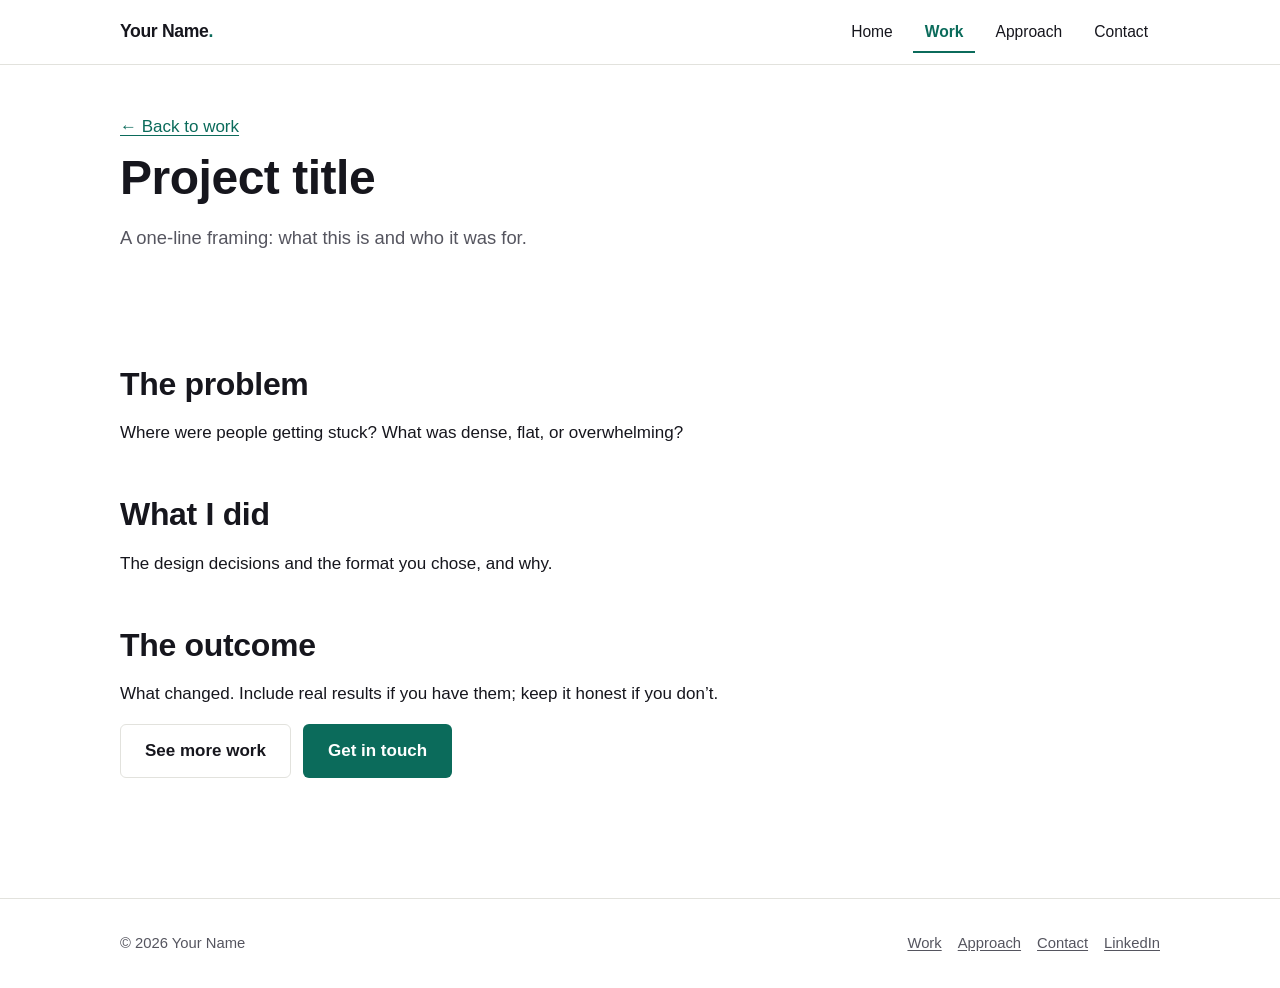
==== projects/_template/index.html @ a07c96e6 "Scaffold accessible portfolio shell Static, no-build HTML/CSS foundation for a freelance learning & " ====
<!DOCTYPE html>
<html lang="en">
<head>
  <meta charset="utf-8">
  <meta name="viewport" content="width=device-width, initial-scale=1">
  <!-- Replace TITLE and description for this specific project. -->
  <title>Project title — Your Name</title>
  <meta name="description" content="One-sentence summary of this project.">
  <!-- NOTE: this page lives two levels deep (projects/<slug>/), so every link
       back to the shell uses ../../ — this is the ONLY place that pattern is
       needed, which is exactly what keeps projects decoupled from the shell. -->
  <link rel="icon" href="../../assets/favicon.svg" type="image/svg+xml">
  <link rel="stylesheet" href="../../assets/css/styles.css">
</head>
<body>
  <a class="skip-link" href="#main">Skip to content</a>

  <!-- ===== SHARED NAV (paths are ../../ here because we're two levels deep) -->
  <header class="site-header">
    <div class="container site-header__inner">
      <a class="brand" href="../../index.html">Your&nbsp;Name<span class="brand__mark">.</span></a>
      <nav class="site-nav" aria-label="Primary">
        <ul>
          <li><a href="../../index.html">Home</a></li>
          <li><a href="../../work.html" aria-current="page">Work</a></li>
          <li><a href="../../approach.html">Approach</a></li>
          <li><a href="../../contact.html">Contact</a></li>
        </ul>
      </nav>
    </div>
  </header>
  <!-- ===== /SHARED NAV ===== -->

  <main id="main">
    <section class="section--tight">
      <div class="container">
        <p style="margin-bottom:0.5rem;"><a href="../../work.html">&larr; Back to work</a></p>
        <h1>Project title</h1>
        <p class="lede">A one-line framing: what this is and who it was for.</p>
      </div>
    </section>

    <section class="section--tight">
      <div class="container">
        <div class="prose stack">
          <h2>The problem</h2>
          <p>Where were people getting stuck? What was dense, flat, or overwhelming?</p>

          <h2>What I did</h2>
          <p>The design decisions and the format you chose, and why.</p>

          <h2>The outcome</h2>
          <p>What changed. Include real results if you have them; keep it honest if you don&rsquo;t.</p>

          <!-- Embed builds, images (with real alt text), or video as needed.
               Example:
               <img src="screenshot.png" alt="Describe what the screenshot shows, not 'screenshot'.">
          -->

          <div class="btn-row">
            <a class="btn btn--ghost" href="../../work.html">See more work</a>
            <a class="btn btn--primary" href="../../contact.html">Get in touch</a>
          </div>
        </div>
      </div>
    </section>
  </main>

  <!-- ===== SHARED FOOTER ===== -->
  <footer class="site-footer">
    <div class="container site-footer__inner">
      <p style="margin:0;">&copy; <span id="year">2026</span> Your Name</p>
      <ul>
        <li><a href="../../work.html">Work</a></li>
        <li><a href="../../approach.html">Approach</a></li>
        <li><a href="../../contact.html">Contact</a></li>
        <li><a href="#" rel="me">LinkedIn</a></li>
      </ul>
    </div>
  </footer>
  <!-- ===== /SHARED FOOTER ===== -->

  <script src="../../assets/js/site.js" defer></script>
</body>
</html>
---- assets/css/styles.css ----
/* ==========================================================================
   Portfolio — base stylesheet
   Design goals: calm, legible, accessible (WCAG AA), zero build step.
   Everything is driven by custom properties so the look can evolve without
   touching markup. Light + dark themes via prefers-color-scheme.
   ========================================================================== */

/* ---- Design tokens ------------------------------------------------------- */
:root {
  /* Color — light theme */
  --bg:        #ffffff;
  --bg-subtle: #f6f6f4;
  --surface:   #ffffff;
  --border:    #e2e2dd;
  --ink:       #16161d;   /* body text  ~15:1 on --bg */
  --muted:     #55555f;   /* secondary  ~7:1  on --bg */
  --accent:    #0b6b5b;   /* links      ~6.4:1 on --bg (AA) */
  --accent-strong: #084c41;
  --accent-contrast: #ffffff; /* text on accent fills */
  --focus:     #0b6b5b;

  /* Type */
  --font-sans: -apple-system, BlinkMacSystemFont, "Segoe UI", Roboto, Helvetica,
               Arial, sans-serif;
  --font-serif: Georgia, "Times New Roman", serif;

  /* Spacing scale */
  --space-1: 0.25rem;
  --space-2: 0.5rem;
  --space-3: 0.75rem;
  --space-4: 1rem;
  --space-5: 1.5rem;
  --space-6: 2rem;
  --space-7: 3rem;
  --space-8: 4.5rem;
  --space-9: 7rem;

  --measure: 42rem;       /* comfortable reading width */
  --container: 68rem;
  --radius: 10px;
  --radius-sm: 6px;
}

@media (prefers-color-scheme: dark) {
  :root {
    --bg:        #121317;
    --bg-subtle: #1a1c21;
    --surface:   #1a1c21;
    --border:    #2b2e35;
    --ink:       #e8e8ea;
    --muted:     #a6a6b0;
    --accent:    #55d6bd;   /* light teal — high contrast on dark bg */
    --accent-strong: #7ee2cf;
    --accent-contrast: #10221d;
    --focus:     #55d6bd;
  }
}

/* ---- Reset / base -------------------------------------------------------- */
*, *::before, *::after { box-sizing: border-box; }

html { -webkit-text-size-adjust: 100%; scroll-behavior: smooth; }

@media (prefers-reduced-motion: reduce) {
  html { scroll-behavior: auto; }
  *, *::before, *::after {
    animation-duration: 0.01ms !important;
    animation-iteration-count: 1 !important;
    transition-duration: 0.01ms !important;
  }
}

body {
  margin: 0;
  background: var(--bg);
  color: var(--ink);
  font-family: var(--font-sans);
  font-size: 1.0625rem;
  line-height: 1.65;
  -webkit-font-smoothing: antialiased;
  text-rendering: optimizeLegibility;
}

h1, h2, h3 { line-height: 1.2; font-weight: 700; letter-spacing: -0.01em; }
h1 { font-size: clamp(2rem, 5vw, 3rem); margin: 0 0 var(--space-4); }
h2 { font-size: clamp(1.5rem, 3.5vw, 2rem); margin: 0 0 var(--space-4); }
h3 { font-size: 1.25rem; margin: 0 0 var(--space-2); }

p { margin: 0 0 var(--space-4); max-width: var(--measure); }

a { color: var(--accent); text-underline-offset: 0.15em; }
a:hover { color: var(--accent-strong); }

img { max-width: 100%; height: auto; display: block; }

ul, ol { padding-left: 1.25rem; }

/* ---- Focus + accessibility helpers -------------------------------------- */
:focus-visible {
  outline: 3px solid var(--focus);
  outline-offset: 2px;
  border-radius: 3px;
}

.visually-hidden {
  position: absolute !important;
  width: 1px; height: 1px;
  padding: 0; margin: -1px;
  overflow: hidden; clip: rect(0 0 0 0);
  white-space: nowrap; border: 0;
}

.skip-link {
  position: absolute;
  left: var(--space-4);
  top: -3rem;
  background: var(--accent);
  color: var(--accent-contrast);
  padding: var(--space-2) var(--space-4);
  border-radius: var(--radius-sm);
  z-index: 100;
  transition: top 0.15s ease;
}
.skip-link:focus { top: var(--space-4); color: var(--accent-contrast); }

/* ---- Layout -------------------------------------------------------------- */
.container {
  width: 100%;
  max-width: var(--container);
  margin-inline: auto;
  padding-inline: var(--space-5);
}

.section { padding-block: var(--space-8); }
.section--tight { padding-block: var(--space-7); }

/* ---- Header / nav -------------------------------------------------------- */
.site-header {
  border-bottom: 1px solid var(--border);
  background: var(--bg);
  position: sticky;
  top: 0;
  z-index: 50;
}
.site-header__inner {
  display: flex;
  align-items: center;
  justify-content: space-between;
  gap: var(--space-4);
  min-height: 4rem;
}
.brand {
  font-weight: 700;
  font-size: 1.1rem;
  letter-spacing: -0.02em;
  color: var(--ink);
  text-decoration: none;
}
.brand:hover { color: var(--ink); }
.brand__mark { color: var(--accent); }

.site-nav ul {
  list-style: none;
  display: flex;
  gap: var(--space-2);
  margin: 0;
  padding: 0;
  flex-wrap: wrap;
}
.site-nav a {
  display: inline-block;
  padding: var(--space-2) var(--space-3);
  border-radius: var(--radius-sm);
  color: var(--ink);
  text-decoration: none;
  font-size: 0.975rem;
}
.site-nav a:hover { background: var(--bg-subtle); color: var(--ink); }
.site-nav a[aria-current="page"] {
  color: var(--accent);
  font-weight: 600;
  box-shadow: inset 0 -2px 0 var(--accent);
  border-radius: 0;
}

/* ---- Hero ---------------------------------------------------------------- */
.hero { padding-block: var(--space-9) var(--space-8); }
.hero__eyebrow {
  text-transform: uppercase;
  letter-spacing: 0.12em;
  font-size: 0.8rem;
  font-weight: 600;
  color: var(--muted);
  margin: 0 0 var(--space-4);
}
.hero__lede {
  font-size: clamp(1.15rem, 2.2vw, 1.4rem);
  color: var(--muted);
  max-width: var(--measure);
}

/* ---- Buttons ------------------------------------------------------------- */
.btn {
  display: inline-flex;
  align-items: center;
  gap: var(--space-2);
  font: inherit;
  font-weight: 600;
  cursor: pointer;
  border-radius: var(--radius-sm);
  padding: var(--space-3) var(--space-5);
  text-decoration: none;
  border: 1px solid transparent;
  transition: background 0.15s ease, border-color 0.15s ease;
}
.btn--primary { background: var(--accent); color: var(--accent-contrast); }
.btn--primary:hover { background: var(--accent-strong); color: var(--accent-contrast); }
.btn--ghost { border-color: var(--border); color: var(--ink); background: transparent; }
.btn--ghost:hover { background: var(--bg-subtle); color: var(--ink); }

.btn-row { display: flex; flex-wrap: wrap; gap: var(--space-3); margin-top: var(--space-6); }

/* ---- Generic prose block ------------------------------------------------- */
.prose { max-width: var(--measure); }
.prose h2 { margin-top: var(--space-7); }
.prose h2:first-child { margin-top: 0; }

/* ---- Work: filter bar + grid -------------------------------------------- */
.work-controls {
  display: flex;
  flex-wrap: wrap;
  align-items: center;
  gap: var(--space-2);
  margin-bottom: var(--space-6);
}
.work-controls__label { font-weight: 600; margin-right: var(--space-2); }
.filter-btn {
  font: inherit;
  font-size: 0.925rem;
  cursor: pointer;
  padding: var(--space-2) var(--space-3);
  border: 1px solid var(--border);
  border-radius: 999px;
  background: var(--surface);
  color: var(--ink);
}
.filter-btn:hover { border-color: var(--accent); }
.filter-btn[aria-pressed="true"] {
  background: var(--accent);
  color: var(--accent-contrast);
  border-color: var(--accent);
}

.format-group { margin-bottom: var(--space-7); }
.format-group__title {
  border-bottom: 1px solid var(--border);
  padding-bottom: var(--space-2);
  margin-bottom: var(--space-5);
}

.card-grid {
  display: grid;
  grid-template-columns: repeat(auto-fill, minmax(16rem, 1fr));
  gap: var(--space-5);
}
.project-card {
  border: 1px solid var(--border);
  border-radius: var(--radius);
  padding: var(--space-5);
  background: var(--surface);
  display: flex;
  flex-direction: column;
  gap: var(--space-3);
}
.project-card h3 { margin: 0; }
.project-card p { margin: 0; color: var(--muted); font-size: 0.975rem; }
.tag-list { display: flex; flex-wrap: wrap; gap: var(--space-2); margin-top: auto; padding: 0; list-style: none; }
.tag {
  font-size: 0.78rem;
  padding: 0.15rem var(--space-2);
  border-radius: 999px;
  background: var(--bg-subtle);
  color: var(--muted);
  border: 1px solid var(--border);
}

/* Honest empty state */
.empty-state {
  border: 1px dashed var(--border);
  border-radius: var(--radius);
  padding: var(--space-7);
  background: var(--bg-subtle);
  text-align: left;
  max-width: var(--measure);
}
.empty-state h2 { margin-top: 0; }

/* ---- Cards row (home) ---------------------------------------------------- */
.feature-grid {
  display: grid;
  grid-template-columns: repeat(auto-fit, minmax(15rem, 1fr));
  gap: var(--space-5);
  margin-top: var(--space-6);
}
.feature {
  border-top: 3px solid var(--accent);
  padding-top: var(--space-4);
}
.feature h3 { margin-bottom: var(--space-2); }
.feature p { color: var(--muted); font-size: 0.975rem; margin: 0; }

/* ---- Forms --------------------------------------------------------------- */
.form { max-width: var(--measure); }
.field { margin-bottom: var(--space-5); }
.field label { display: block; font-weight: 600; margin-bottom: var(--space-2); }
.field .hint { font-weight: 400; color: var(--muted); font-size: 0.9rem; }
.field input,
.field textarea {
  width: 100%;
  font: inherit;
  color: var(--ink);
  background: var(--surface);
  border: 1px solid var(--border);
  border-radius: var(--radius-sm);
  padding: var(--space-3);
}
.field input:focus-visible,
.field textarea:focus-visible { border-color: var(--accent); }
.field textarea { min-height: 8rem; resize: vertical; }
.required-mark { color: var(--accent-strong); }

/* ---- Footer -------------------------------------------------------------- */
.site-footer {
  border-top: 1px solid var(--border);
  margin-top: var(--space-8);
  padding-block: var(--space-6);
  color: var(--muted);
  font-size: 0.925rem;
}
.site-footer__inner {
  display: flex;
  flex-wrap: wrap;
  gap: var(--space-4);
  justify-content: space-between;
  align-items: center;
}
.site-footer a { color: var(--muted); text-decoration: underline; }
.site-footer a:hover { color: var(--ink); }
.site-footer ul { display: flex; gap: var(--space-4); list-style: none; margin: 0; padding: 0; }

/* ---- Utilities ----------------------------------------------------------- */
.lede { font-size: 1.15rem; color: var(--muted); }
.stack > * + * { margin-top: var(--space-4); }
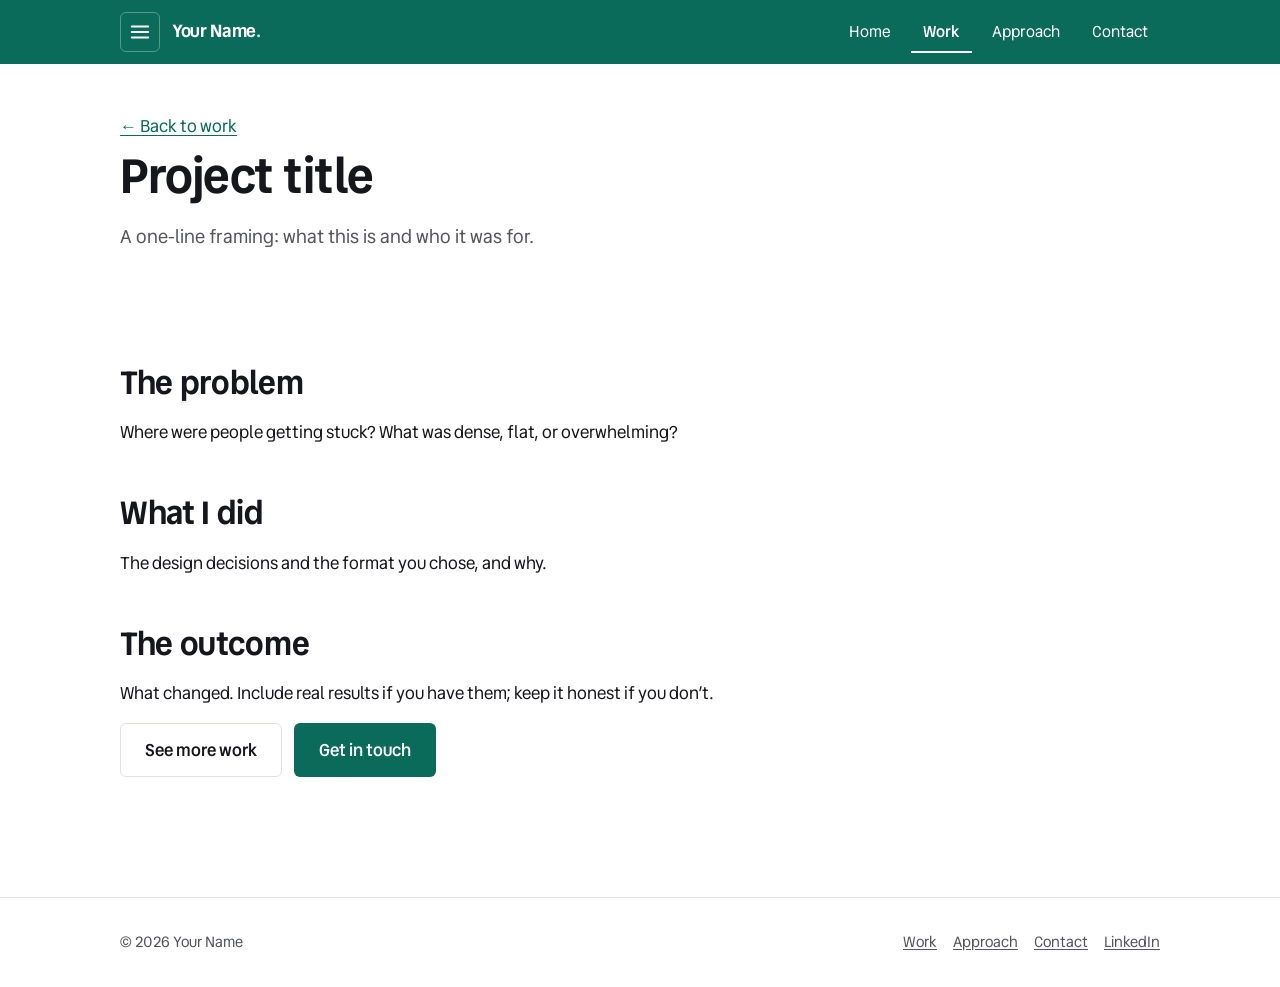
==== commit 6e6d009d: "Add green header banner and off-canvas sidebar - Restyle the sticky header as a deep-green banner (w" ====
--- a/projects/_template/index.html
+++ b/projects/_template/index.html
@@ -18,7 +18,13 @@
   <!-- ===== SHARED NAV (paths are ../../ here because we're two levels deep) -->
   <header class="site-header">
     <div class="container site-header__inner">
-      <a class="brand" href="../../index.html">Your&nbsp;Name<span class="brand__mark">.</span></a>
+      <div class="site-header__left">
+        <button class="menu-toggle" type="button" aria-controls="site-sidebar" aria-expanded="false" hidden>
+          <svg width="22" height="22" viewBox="0 0 24 24" aria-hidden="true" focusable="false"><path d="M3 6h18M3 12h18M3 18h18" fill="none" stroke="currentColor" stroke-width="2" stroke-linecap="round"/></svg>
+          <span class="visually-hidden">Open menu</span>
+        </button>
+        <a class="brand" href="../../index.html">Your&nbsp;Name<span class="brand__mark">.</span></a>
+      </div>
       <nav class="site-nav" aria-label="Primary">
         <ul>
           <li><a href="../../index.html">Home</a></li>
@@ -30,6 +36,22 @@
     </div>
   </header>
   <!-- ===== /SHARED NAV ===== -->
+
+  <!-- ===== SECONDARY SIDEBAR (off-canvas) — mechanism only for now. -->
+  <div class="sidebar-overlay" data-sidebar-overlay hidden></div>
+  <aside class="sidebar" id="site-sidebar" aria-label="Secondary navigation" aria-hidden="true">
+    <div class="sidebar__head">
+      <p class="sidebar__title">Menu</p>
+      <button class="sidebar__close" type="button" data-sidebar-close>
+        <span aria-hidden="true">&times;</span>
+        <span class="visually-hidden">Close menu</span>
+      </button>
+    </div>
+    <nav class="sidebar__nav" aria-label="Secondary">
+      <p class="sidebar__placeholder">More to come.</p>
+    </nav>
+  </aside>
+  <!-- ===== /SECONDARY SIDEBAR ===== -->
 
   <main id="main">
     <section class="section--tight">
--- a/assets/css/styles.css
+++ b/assets/css/styles.css
@@ -4,6 +4,31 @@
    Everything is driven by custom properties so the look can evolve without
    touching markup. Light + dark themes via prefers-color-scheme.
    ========================================================================== */
+
+/* ---- Web font: Vend Sans (self-hosted) ----------------------------------
+   Variable weight 400–700, SIL Open Font License. See assets/fonts/OFL.txt.
+   font-display: swap → text shows immediately in the fallback and re-renders
+   when Vend Sans loads, so there's never invisible text. */
+@font-face {
+  font-family: 'Vend Sans';
+  font-style: normal;
+  font-weight: 400 700;
+  font-display: swap;
+  src: url('../fonts/vend-sans-latin.woff2') format('woff2');
+  unicode-range: U+0000-00FF, U+0131, U+0152-0153, U+02BB-02BC, U+02C6, U+02DA,
+    U+02DC, U+0304, U+0308, U+0329, U+2000-206F, U+20AC, U+2122, U+2191, U+2193,
+    U+2212, U+2215, U+FEFF, U+FFFD;
+}
+@font-face {
+  font-family: 'Vend Sans';
+  font-style: normal;
+  font-weight: 400 700;
+  font-display: swap;
+  src: url('../fonts/vend-sans-latin-ext.woff2') format('woff2');
+  unicode-range: U+0100-02BA, U+02BD-02C5, U+02C7-02CC, U+02CE-02D7, U+02DD-02FF,
+    U+0304, U+0308, U+0329, U+1D00-1DBF, U+1E00-1E9F, U+1EF2-1EFF, U+2020,
+    U+20A0-20AB, U+20AD-20C0, U+2113, U+2C60-2C7F, U+A720-A7FF;
+}
 
 /* ---- Design tokens ------------------------------------------------------- */
 :root {
@@ -19,9 +44,17 @@
   --accent-contrast: #ffffff; /* text on accent fills */
   --focus:     #0b6b5b;
 
+  /* Header banner — kept deep green in both themes for brand consistency.
+     White on #0b6b5b measures ~6.4:1 (WCAG AA). */
+  --header-bg:      #0b6b5b;
+  --header-ink:     #ffffff;
+  --header-ink-dim: rgba(255, 255, 255, 0.78);
+  --header-hover:   rgba(255, 255, 255, 0.15);
+  --header-border:  rgba(255, 255, 255, 0.30);
+
   /* Type */
-  --font-sans: -apple-system, BlinkMacSystemFont, "Segoe UI", Roboto, Helvetica,
-               Arial, sans-serif;
+  --font-sans: "Vend Sans", -apple-system, BlinkMacSystemFont, "Segoe UI", Roboto,
+               Helvetica, Arial, sans-serif;
   --font-serif: Georgia, "Times New Roman", serif;
 
   /* Spacing scale */
@@ -134,10 +167,10 @@
 .section { padding-block: var(--space-8); }
 .section--tight { padding-block: var(--space-7); }
 
-/* ---- Header / nav -------------------------------------------------------- */
+/* ---- Header / nav (green banner) ---------------------------------------- */
 .site-header {
-  border-bottom: 1px solid var(--border);
-  background: var(--bg);
+  background: var(--header-bg);
+  color: var(--header-ink);
   position: sticky;
   top: 0;
   z-index: 50;
@@ -148,16 +181,38 @@
   justify-content: space-between;
   gap: var(--space-4);
   min-height: 4rem;
+}
+.site-header__left {
+  display: flex;
+  align-items: center;
+  gap: var(--space-3);
 }
 .brand {
   font-weight: 700;
   font-size: 1.1rem;
   letter-spacing: -0.02em;
-  color: var(--ink);
+  color: var(--header-ink);
   text-decoration: none;
 }
-.brand:hover { color: var(--ink); }
-.brand__mark { color: var(--accent); }
+.brand:hover { color: var(--header-ink); }
+.brand__mark { color: var(--header-ink-dim); }
+
+/* Sidebar toggle — hidden until JS enables it (no dead button without JS) */
+.menu-toggle {
+  display: inline-flex;
+  align-items: center;
+  justify-content: center;
+  width: 2.5rem;
+  height: 2.5rem;
+  padding: 0;
+  color: var(--header-ink);
+  background: transparent;
+  border: 1px solid var(--header-border);
+  border-radius: var(--radius-sm);
+  cursor: pointer;
+}
+.menu-toggle:hover { background: var(--header-hover); }
+.menu-toggle[hidden] { display: none; }
 
 .site-nav ul {
   list-style: none;
@@ -171,16 +226,88 @@
   display: inline-block;
   padding: var(--space-2) var(--space-3);
   border-radius: var(--radius-sm);
+  color: var(--header-ink);
+  text-decoration: none;
+  font-size: 0.975rem;
+}
+.site-nav a:hover { background: var(--header-hover); color: var(--header-ink); }
+.site-nav a[aria-current="page"] {
+  color: var(--header-ink);
+  font-weight: 600;
+  box-shadow: inset 0 -2px 0 var(--header-ink);
+  border-radius: 0;
+}
+
+/* ---- Off-canvas secondary sidebar --------------------------------------- */
+.sidebar {
+  position: fixed;
+  top: 0;
+  left: 0;
+  bottom: 0;
+  width: min(20rem, 84vw);
+  padding: var(--space-5);
+  background: var(--surface);
+  border-right: 1px solid var(--border);
+  z-index: 70;
+  overflow-y: auto;
+  transform: translateX(-100%);
+  transition: transform 0.22s ease;
+}
+.sidebar.is-open { transform: translateX(0); }
+
+.sidebar__head {
+  display: flex;
+  align-items: center;
+  justify-content: space-between;
+  gap: var(--space-3);
+  margin-bottom: var(--space-5);
+}
+.sidebar__title { margin: 0; font-weight: 700; }
+.sidebar__close {
+  display: inline-flex;
+  align-items: center;
+  justify-content: center;
+  width: 2.25rem;
+  height: 2.25rem;
+  font-size: 1.6rem;
+  line-height: 1;
+  color: var(--ink);
+  background: transparent;
+  border: none;
+  border-radius: var(--radius-sm);
+  cursor: pointer;
+}
+.sidebar__close:hover { background: var(--bg-subtle); }
+.sidebar__placeholder { color: var(--muted); font-size: 0.95rem; margin: 0; }
+.sidebar__nav ul {
+  list-style: none;
+  padding: 0;
+  margin: 0;
+  display: flex;
+  flex-direction: column;
+  gap: var(--space-1);
+}
+.sidebar__nav a {
+  display: block;
+  padding: var(--space-2) var(--space-3);
+  border-radius: var(--radius-sm);
   color: var(--ink);
   text-decoration: none;
-  font-size: 0.975rem;
-}
-.site-nav a:hover { background: var(--bg-subtle); color: var(--ink); }
-.site-nav a[aria-current="page"] {
-  color: var(--accent);
-  font-weight: 600;
-  box-shadow: inset 0 -2px 0 var(--accent);
-  border-radius: 0;
+}
+.sidebar__nav a:hover { background: var(--bg-subtle); }
+
+.sidebar-overlay {
+  position: fixed;
+  inset: 0;
+  background: rgba(0, 0, 0, 0.45);
+  z-index: 60;
+  opacity: 0;
+  transition: opacity 0.22s ease;
+}
+.sidebar-overlay.is-open { opacity: 1; }
+
+@media (prefers-reduced-motion: reduce) {
+  .sidebar, .sidebar-overlay { transition: none; }
 }
 
 /* ---- Hero ---------------------------------------------------------------- */
